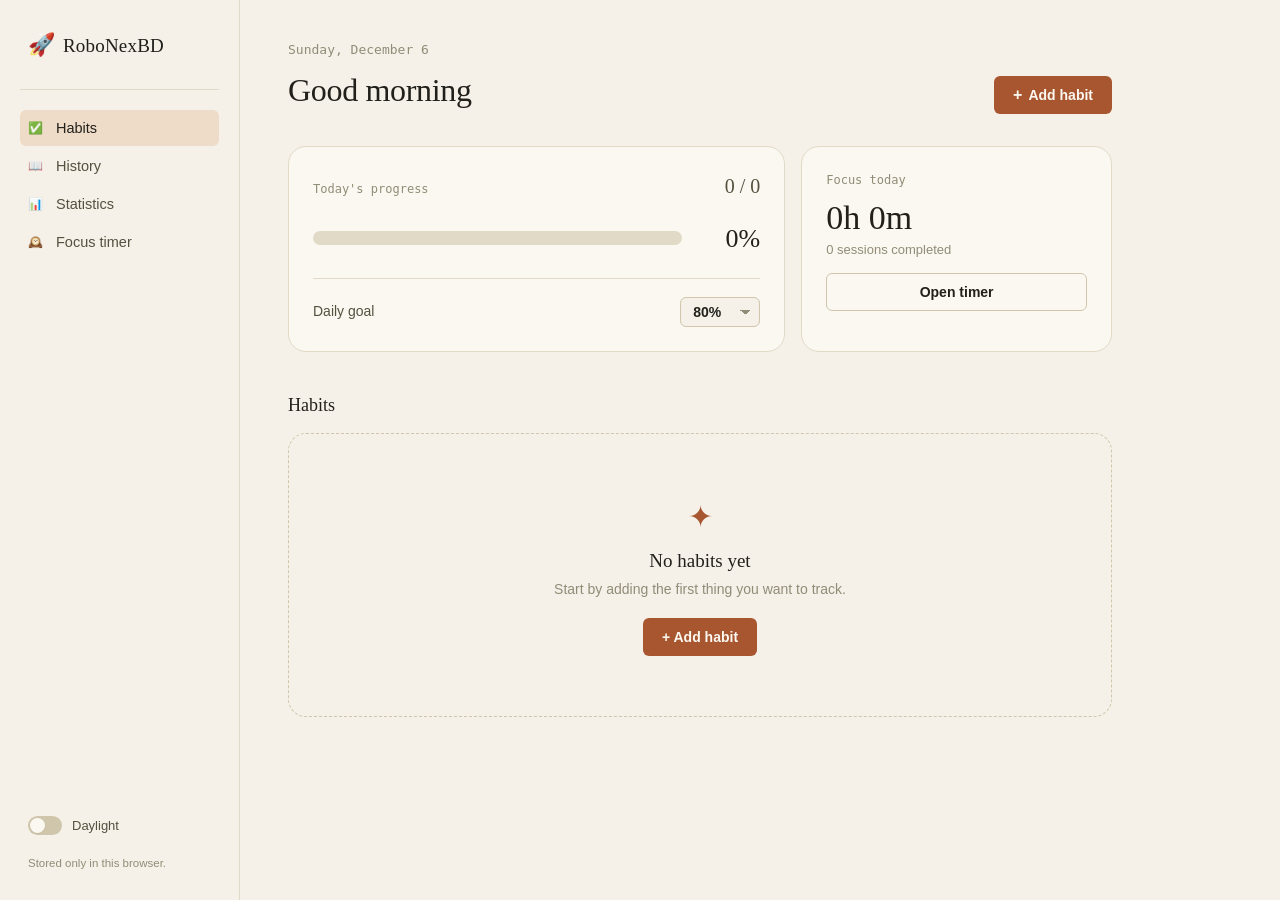
==== index.html @ d2cfa867 "Add files via upload" ====
<!DOCTYPE html>
<html lang="en">
<head>
<meta charset="UTF-8" />
<meta name="viewport" content="width=device-width, initial-scale=1.0" />
<title>RoboNexBD Habits &amp; Focus</title>
<link rel="icon" href="https://scontent.fdac24-1.fna.fbcdn.net/v/t39.30808-6/774350257_122093458389453689_5585532026661555087_n.jpg?stp=dst-jpg_tt6&cstp=mx1254x1254&ctp=s1254x1254&_nc_cat=109&ccb=1-7&_nc_sid=6ee11a&_nc_eui2=AeHbPru2DSiujVigWd8sXuWLCYtAFRPSy0MJi0AVE9LLQ6v8tsSBLmxpA6dHnLyklCoQTt2VcYuGBYPnLGTp2Cle&_nc_ohc=uJTHqUQLiMIQ7kNvwHrd8Br&_nc_oc=AdrNnAa9mmsDdTIqDRN9Rfq73elRdqsK8bxcxMWrbJGskvKfgllwznMFb1kWSXqe6ZI&_nc_zt=23&_nc_ht=scontent.fdac24-1.fna&_nc_gid=e8xZl5EMJleLg_pBgwyDiw&_nc_ss=7b2a8&oh=00_AQLg4mk2naGSvX0Rr8bOuo_bcJBG1YNgwrK33JqobjF9tg&oe=6AAAE407" />
<link rel="stylesheet" href="style.css" />
</head>
<body>

<!-- ============ APP SHELL ============ -->
<div class="shell">

  <!-- ---------- Sidebar / desktop nav ---------- -->
  <aside class="rail">
    <div class="rail-mark">
      <span class="rail-mark-glyph">🚀</span>
      <span class="rail-mark-text">RoboNexBD</span>
    </div>

    <nav class="rail-nav" aria-label="Primary">
      <button class="rail-link is-active" data-view="dashboard">
        <span class="rail-link-glyph">✅</span>
        <span>Habits</span>
      </button>
      <button class="rail-link" data-view="history">
        <span class="rail-link-glyph">📖</span>
        <span>History</span>
      </button>
      <button class="rail-link" data-view="stats">
        <span class="rail-link-glyph">📊</span>
        <span>Statistics</span>
      </button>
      <button class="rail-link" data-view="pomodoro">
        <span class="rail-link-glyph">🕰️</span>
        <span>Focus timer</span>
      </button>
    </nav>

    <div class="rail-foot">
      <button class="theme-toggle" id="themeToggle" aria-label="Toggle dark mode" title="Toggle theme">
        <span class="theme-toggle-track">
          <span class="theme-toggle-thumb"></span>
        </span>
        <span class="theme-toggle-label" id="themeToggleLabel">Daylight</span>
      </button>
      <p class="rail-note">Stored only in this browser.</p>
    </div>
  </aside>

  <!-- ---------- Main content ---------- -->
  <main class="stage">

    <!-- ============ DASHBOARD VIEW ============ -->
    <section class="view is-active" id="view-dashboard">

      <header class="stage-head">
        <div>
          <p class="stage-eyebrow" id="todayDate">Thursday, September 10</p>
          <h1 class="stage-title" id="greeting">Good morning</h1>
        </div>
        <button class="btn btn-primary" id="openAddHabit">
          <span class="btn-plus">+</span> Add habit
        </button>
      </header>

      <div class="dash-grid">

        <!-- Progress hero -->
        <div class="panel panel-hero">
          <div class="hero-top">
            <span class="panel-label">Today's progress</span>
            <span class="hero-fraction" id="progressFraction">0 / 0</span>
          </div>
          <div class="hero-bar-row">
            <div class="hero-bar-track">
              <div class="hero-bar-fill" id="progressBarFill" style="width:0%"></div>
            </div>
            <span class="hero-percent" id="progressPercent">0%</span>
          </div>

          <div class="hero-foot">
            <div class="goal-line">
              <span class="goal-line-label">Daily goal</span>
              <div class="goal-select-wrap">
                <select id="dailyGoalSelect" class="goal-select" aria-label="Daily goal percentage">
                  <option value="50">50%</option>
                  <option value="60">60%</option>
                  <option value="70">70%</option>
                  <option value="80" selected>80%</option>
                  <option value="90">90%</option>
                  <option value="100">100%</option>
                </select>
              </div>
            </div>
            <p class="goal-celebrate" id="goalCelebrate" hidden>Goal reached today — nicely done.</p>
          </div>
        </div>

        <!-- Focus summary -->
        <div class="panel panel-focus">
          <span class="panel-label">Focus today</span>
          <p class="focus-big" id="focusTodayBig">0h 0m</p>
          <p class="focus-sub" id="focusTodaySessions">0 sessions completed</p>
          <button class="btn btn-ghost btn-full" data-view="pomodoro">Open timer</button>
        </div>

      </div>

      <!-- Habit list -->
      <div class="section-head">
        <h2 class="section-title">Habits</h2>
        <span class="section-meta" id="habitCountMeta"></span>
      </div>

      <ul class="habit-list" id="habitList"></ul>

      <div class="empty-state" id="habitsEmpty" hidden>
        <p class="empty-glyph">✦</p>
        <p class="empty-title">No habits yet</p>
        <p class="empty-body">Start by adding the first thing you want to track.</p>
        <button class="btn btn-primary" id="emptyAddHabit">+ Add habit</button>
      </div>

    </section>

    <!-- ============ HISTORY VIEW ============ -->
    <section class="view" id="view-history">
      <header class="stage-head">
        <div>
          <p class="stage-eyebrow">Last 30 days</p>
          <h1 class="stage-title">History</h1>
        </div>
      </header>

      <div class="panel history-panel">
        <div class="history-legend">
          <span><i class="dot dot-complete"></i> Completed</span>
          <span><i class="dot dot-partial"></i> Partial</span>
          <span><i class="dot dot-missed"></i> Missed</span>
          <span><i class="dot dot-none"></i> No data</span>
        </div>
        <div class="history-grid" id="historyGrid"></div>
      </div>

      <div class="panel day-detail" id="dayDetail" hidden>
        <div class="day-detail-head">
          <h3 id="dayDetailTitle">—</h3>
          <span class="day-detail-pct" id="dayDetailPct">—</span>
        </div>
        <ul class="day-detail-list" id="dayDetailList"></ul>
      </div>
    </section>

    <!-- ============ STATISTICS VIEW ============ -->
    <section class="view" id="view-stats">
      <header class="stage-head">
        <div>
          <p class="stage-eyebrow">At a glance</p>
          <h1 class="stage-title">Statistics</h1>
        </div>
      </header>

      <div class="stat-grid">
        <div class="panel stat-card">
          <span class="panel-label">Today</span>
          <p class="stat-num" id="statToday">0%</p>
        </div>
        <div class="panel stat-card">
          <span class="panel-label">This week</span>
          <p class="stat-num" id="statWeek">0%</p>
        </div>
        <div class="panel stat-card">
          <span class="panel-label">This month</span>
          <p class="stat-num" id="statMonth">0%</p>
        </div>
        <div class="panel stat-card">
          <span class="panel-label">Best streak</span>
          <p class="stat-num" id="statBestStreak">0 <small>days</small></p>
        </div>
        <div class="panel stat-card">
          <span class="panel-label">Total completed</span>
          <p class="stat-num" id="statTotalCompleted">0</p>
        </div>
      </div>

      <div class="section-head">
        <h2 class="section-title">Focus timer</h2>
      </div>
      <div class="stat-grid">
        <div class="panel stat-card">
          <span class="panel-label">Sessions today</span>
          <p class="stat-num" id="pomoStatSessionsToday">0</p>
        </div>
        <div class="panel stat-card">
          <span class="panel-label">Focus time today</span>
          <p class="stat-num" id="pomoStatTimeToday">0h 0m</p>
        </div>
        <div class="panel stat-card">
          <span class="panel-label">Sessions this week</span>
          <p class="stat-num" id="pomoStatSessionsWeek">0</p>
        </div>
        <div class="panel stat-card">
          <span class="panel-label">Focus time this week</span>
          <p class="stat-num" id="pomoStatTimeWeek">0h 0m</p>
        </div>
      </div>
    </section>

    <!-- ============ POMODORO VIEW ============ -->
    <section class="view" id="view-pomodoro">
      <header class="stage-head">
        <div>
          <p class="stage-eyebrow">Deep work</p>
          <h1 class="stage-title">Focus timer</h1>
        </div>
        <button class="btn btn-ghost" id="openPomodoroSettings">Settings</button>
      </header>

      <div class="pomo-layout">

        <div class="panel pomo-panel">

          <div class="pomo-modes" id="pomoModes">
            <button class="pomo-mode is-active" data-mode="focus">Focus</button>
            <button class="pomo-mode" data-mode="short">Short break</button>
            <button class="pomo-mode" data-mode="long">Long break</button>
          </div>

          <div class="pomo-face">
            <svg class="pomo-ring" viewBox="0 0 220 220" width="260" height="260">
              <circle class="pomo-ring-track" cx="110" cy="110" r="100"></circle>
              <circle class="pomo-ring-fill" id="pomoRingFill" cx="110" cy="110" r="100"></circle>
            </svg>
            <div class="pomo-face-inner">
              <span class="pomo-time" id="pomoTime">25:00</span>
              <span class="pomo-mode-label" id="pomoModeLabel">Focus session</span>
            </div>
          </div>

          <div class="pomo-controls">
            <button class="pomo-btn pomo-btn-secondary" id="pomoReset" aria-label="Reset">↺</button>
            <button class="pomo-btn pomo-btn-primary" id="pomoStart">Start</button>
            <button class="pomo-btn pomo-btn-secondary" id="pomoSkip" aria-label="Skip">⇥</button>
          </div>

          <p class="pomo-toast" id="pomoToast" hidden></p>
        </div>

        <div class="panel pomo-side">
          <div class="pomo-side-block">
            <span class="panel-label">Focus on</span>
            <button class="pomo-habit-picker" id="pomoHabitPicker">
              <span id="pomoHabitPickerLabel">No habit selected</span>
              <span class="pomo-habit-picker-caret">⌄</span>
            </button>
            <ul class="pomo-habit-menu" id="pomoHabitMenu" hidden></ul>
          </div>

          <div class="pomo-side-block">
            <span class="panel-label">Sessions today</span>
            <div class="pomo-dots" id="pomoSessionDots"></div>
            <p class="pomo-side-meta"><span id="pomoSessionsTodayNum">0</span> completed · <span id="pomoFocusTodayNum">0h 0m</span></p>
          </div>

          <div class="pomo-side-block" id="pomoHabitTallyBlock" hidden>
            <span class="panel-label">Sessions on this habit</span>
            <p class="pomo-side-big" id="pomoHabitTallyNum">0</p>
          </div>
        </div>

      </div>
    </section>

  </main>
</div>

<!-- ---------- Mobile bottom nav ---------- -->
<nav class="tabbar" aria-label="Primary">
  <button class="tabbar-link is-active" data-view="dashboard">
    <span class="tabbar-glyph">Ⅰ</span><span>Today</span>
  </button>
  <button class="tabbar-link" data-view="history">
    <span class="tabbar-glyph">Ⅱ</span><span>History</span>
  </button>
  <button class="tabbar-link" data-view="stats">
    <span class="tabbar-glyph">Ⅲ</span><span>Stats</span>
  </button>
  <button class="tabbar-link" data-view="pomodoro">
    <span class="tabbar-glyph">Ⅳ</span><span>Focus</span>
  </button>
</nav>


<!-- ============ ADD / EDIT HABIT MODAL ============ -->
<div class="modal-veil" id="habitModalVeil" hidden>
  <div class="modal" role="dialog" aria-modal="true" aria-labelledby="habitModalTitle">
    <div class="modal-head">
      <h2 id="habitModalTitle">Add habit</h2>
      <button class="modal-close" id="closeHabitModal" aria-label="Close">✕</button>
    </div>

    <form id="habitForm">
      <label class="field">
        <span class="field-label">Habit name</span>
        <input type="text" id="habitNameInput" class="field-input" placeholder="Study 2 hours" maxlength="40" required />
      </label>

      <div class="field">
        <span class="field-label">Icon</span>
        <div class="emoji-grid" id="emojiGrid"></div>
      </div>

      <div class="field">
        <span class="field-label">Accent colour <span class="field-optional">(optional)</span></span>
        <div class="color-grid" id="colorGrid"></div>
      </div>

      <div class="modal-actions">
        <button type="button" class="btn btn-ghost" id="cancelHabitModal">Cancel</button>
        <button type="submit" class="btn btn-primary">Save habit</button>
      </div>
    </form>
  </div>
</div>

<!-- ============ DELETE CONFIRM MODAL ============ -->
<div class="modal-veil" id="deleteModalVeil" hidden>
  <div class="modal modal-small" role="dialog" aria-modal="true" aria-labelledby="deleteModalTitle">
    <h2 id="deleteModalTitle">Delete this habit?</h2>
    <p class="modal-body-text">Its history will be removed too. This can't be undone.</p>
    <div class="modal-actions">
      <button type="button" class="btn btn-ghost" id="cancelDelete">Cancel</button>
      <button type="button" class="btn btn-danger" id="confirmDelete">Delete</button>
    </div>
  </div>
</div>

<!-- ============ POMODORO SETTINGS MODAL ============ -->
<div class="modal-veil" id="pomoSettingsVeil" hidden>
  <div class="modal" role="dialog" aria-modal="true" aria-labelledby="pomoSettingsTitle">
    <div class="modal-head">
      <h2 id="pomoSettingsTitle">Timer settings</h2>
      <button class="modal-close" id="closePomoSettings" aria-label="Close">✕</button>
    </div>

    <form id="pomoSettingsForm">
      <div class="field-row">
        <label class="field">
          <span class="field-label">Focus (minutes)</span>
          <input type="number" id="settingFocus" class="field-input" min="1" max="180" required />
        </label>
        <label class="field">
          <span class="field-label">Short break</span>
          <input type="number" id="settingShort" class="field-input" min="1" max="60" required />
        </label>
      </div>
      <div class="field-row">
        <label class="field">
          <span class="field-label">Long break</span>
          <input type="number" id="settingLong" class="field-input" min="1" max="90" required />
        </label>
        <label class="field">
          <span class="field-label">Sessions before long break</span>
          <input type="number" id="settingCycle" class="field-input" min="2" max="8" required />
        </label>
      </div>

      <label class="switch-row">
        <span class="field-label">Sound on completion</span>
        <span class="switch">
          <input type="checkbox" id="settingSound" checked />
          <span class="switch-track"><span class="switch-thumb"></span></span>
        </span>
      </label>

      <div class="modal-actions">
        <button type="button" class="btn btn-ghost" id="cancelPomoSettings">Cancel</button>
        <button type="submit" class="btn btn-primary">Save settings</button>
      </div>
    </form>
  </div>
</div>

<div class="toast" id="globalToast" hidden></div>

<script src="script.js"></script>
</body>
</html>
---- style.css ----
/* ==========================================================================
   ALMANAC — a quiet daily-planner aesthetic.
   Warm parchment paper by day, deep indigo ledger by night.
   One accent colour does the work; everything else stays quiet.
   ========================================================================== */

:root{
  /* ---- Light theme: "paper" ---- */
  --paper:        #F5F1E8;
  --paper-raised: #FBF8F1;
  --ink:          #22201B;
  --ink-soft:     #55503F;
  --ink-faint:    #918C77;
  --line:         #E1DAC7;
  --line-strong:  #CFC6AC;
  --accent:       #A8562F;   /* burnt sienna — the one bold colour */
  --accent-ink:   #FBF8F1;
  --accent-soft:  #EFDCC8;
  --good:         #5B7553;
  --warn:         #C08A2E;
  --bad:          #B0553F;

  --shadow-1: 0 1px 2px rgba(34,32,27,0.05);
  --shadow-2: 0 6px 20px -6px rgba(34,32,27,0.14);

  --radius-s: 6px;
  --radius-m: 12px;
  --radius-l: 18px;

  /* System-font stacks only — no network requests, no CDN dependency.
     Serif display leans on whatever high-quality serif the OS ships
     (Georgia/Iowan/Charter-family), sans body on the OS UI font. */
  --font-display: Georgia, 'Iowan Old Style', 'Palatino Linotype', 'URW Palladio L', Palatino, serif;
  --font-body: -apple-system, BlinkMacSystemFont, 'Segoe UI', Roboto, Helvetica, Arial, sans-serif;
  --font-mono: ui-monospace, 'SF Mono', 'Cascadia Code', 'Roboto Mono', Consolas, monospace;

  color-scheme: light;
}

html[data-theme="dark"]{
  /* ---- Dark theme: "ledger" ---- */
  --paper:        #17181C;
  --paper-raised: #1E2025;
  --ink:          #ECE7DA;
  --ink-soft:     #B3AD9B;
  --ink-faint:    #706A5A;
  --line:         #2B2D33;
  --line-strong:  #383B42;
  --accent:       #E08A54;
  --accent-ink:   #17181C;
  --accent-soft:  #3A2C22;
  --good:         #8CAB80;
  --warn:         #DBAD5C;
  --bad:          #E0846C;

  --shadow-1: 0 1px 2px rgba(0,0,0,0.3);
  --shadow-2: 0 10px 30px -8px rgba(0,0,0,0.55);

  color-scheme: dark;
}

*, *::before, *::after{ box-sizing: border-box; }

/* The [hidden] attribute must always win over component display rules
   (e.g. .modal-veil{display:flex}), otherwise hidden elements stay in
   the layout and can intercept clicks. */
[hidden]{ display: none !important; }

@media (prefers-reduced-motion: reduce){
  *, *::before, *::after{
    animation-duration: 0.001ms !important;
    animation-iteration-count: 1 !important;
    transition-duration: 0.001ms !important;
    scroll-behavior: auto !important;
  }
}

html, body{
  height: 100%;
}

body{
  margin: 0;
  background: var(--paper);
  color: var(--ink);
  font-family: var(--font-body);
  font-size: 15px;
  line-height: 1.5;
  -webkit-font-smoothing: antialiased;
  transition: background-color 0.25s ease, color 0.25s ease;
}

::selection{ background: var(--accent-soft); color: var(--ink); }

button, input, select{ font-family: inherit; color: inherit; }
button{ cursor: pointer; }

:focus-visible{
  outline: 2px solid var(--accent);
  outline-offset: 2px;
  border-radius: 4px;
}

h1, h2, h3{ margin: 0; font-family: var(--font-display); font-weight: 500; }

/* ==========================================================================
   SHELL LAYOUT
   ========================================================================== */

.shell{
  display: grid;
  grid-template-columns: 240px 1fr;
  min-height: 100vh;
}

.rail{
  border-right: 1px solid var(--line);
  padding: 28px 20px;
  display: flex;
  flex-direction: column;
  position: sticky;
  top: 0;
  height: 100vh;
}

.rail-mark{
  display: flex;
  align-items: baseline;
  gap: 8px;
  padding: 0 8px 28px;
  margin-bottom: 8px;
  border-bottom: 1px solid var(--line);
}
.rail-mark-glyph{
  font-family: var(--font-display);
  font-size: 22px;
  color: var(--accent);
}
.rail-mark-text{
  font-family: var(--font-display);
  font-size: 19px;
  font-weight: 500;
  letter-spacing: 0.01em;
}

.rail-nav{
  display: flex;
  flex-direction: column;
  gap: 2px;
  margin-top: 12px;
}

.rail-link{
  display: flex;
  align-items: center;
  gap: 12px;
  background: none;
  border: none;
  text-align: left;
  padding: 10px 8px;
  border-radius: var(--radius-s);
  color: var(--ink-soft);
  font-size: 14.5px;
  font-weight: 500;
  transition: background-color 0.15s ease, color 0.15s ease;
}
.rail-link-glyph{
  font-family: var(--font-mono);
  font-size: 12px;
  color: var(--ink-faint);
  width: 16px;
  transition: color 0.15s ease;
}
.rail-link:hover{ background: var(--paper-raised); color: var(--ink); }
.rail-link.is-active{ background: var(--accent-soft); color: var(--ink); }
.rail-link.is-active .rail-link-glyph{ color: var(--accent); }

.rail-foot{
  margin-top: auto;
  display: flex;
  flex-direction: column;
  gap: 12px;
}

.theme-toggle{
  display: flex;
  align-items: center;
  gap: 10px;
  background: none;
  border: none;
  padding: 8px;
  border-radius: var(--radius-s);
  width: 100%;
}
.theme-toggle:hover{ background: var(--paper-raised); }
.theme-toggle-track{
  width: 34px; height: 19px;
  border-radius: 999px;
  background: var(--line-strong);
  position: relative;
  flex-shrink: 0;
  transition: background-color 0.2s ease;
}
.theme-toggle-thumb{
  position: absolute;
  top: 2px; left: 2px;
  width: 15px; height: 15px;
  border-radius: 50%;
  background: var(--paper-raised);
  box-shadow: var(--shadow-1);
  transition: transform 0.2s ease;
}
html[data-theme="dark"] .theme-toggle-track{ background: var(--accent); }
html[data-theme="dark"] .theme-toggle-thumb{ transform: translateX(15px); }
.theme-toggle-label{ font-size: 13px; color: var(--ink-soft); }

.rail-note{
  font-size: 11.5px;
  color: var(--ink-faint);
  padding: 0 8px;
  margin: 0;
}

.stage{
  padding: 40px 48px 100px;
  max-width: 920px;
}

/* ==========================================================================
   VIEW SWITCHING
   ========================================================================== */

.view{ display: none; animation: view-in 0.35s ease; }
.view.is-active{ display: block; }

@keyframes view-in{
  from{ opacity: 0; transform: translateY(6px); }
  to{ opacity: 1; transform: translateY(0); }
}

.stage-head{
  display: flex;
  align-items: flex-end;
  justify-content: space-between;
  gap: 20px;
  margin-bottom: 32px;
}

.stage-eyebrow{
  margin: 0 0 6px;
  font-size: 13px;
  color: var(--ink-faint);
  font-family: var(--font-mono);
}

.stage-title{
  font-size: 32px;
  letter-spacing: -0.01em;
}

/* ==========================================================================
   BUTTONS
   ========================================================================== */

.btn{
  border: 1px solid transparent;
  border-radius: var(--radius-s);
  padding: 10px 18px;
  font-size: 14px;
  font-weight: 600;
  display: inline-flex;
  align-items: center;
  gap: 6px;
  transition: transform 0.12s ease, background-color 0.15s ease, border-color 0.15s ease;
  white-space: nowrap;
}
.btn:active{ transform: scale(0.97); }

.btn-primary{
  background: var(--accent);
  color: var(--accent-ink);
}
.btn-primary:hover{ filter: brightness(1.06); }
.btn-plus{ font-size: 16px; line-height: 1; }

.btn-ghost{
  background: transparent;
  border-color: var(--line-strong);
  color: var(--ink);
}
.btn-ghost:hover{ background: var(--paper-raised); }

.btn-danger{
  background: var(--bad);
  color: #FBF8F1;
}
.btn-danger:hover{ filter: brightness(1.08); }

.btn-full{ width: 100%; justify-content: center; margin-top: 14px; }

/* ==========================================================================
   PANELS
   ========================================================================== */

.panel{
  background: var(--paper-raised);
  border: 1px solid var(--line);
  border-radius: var(--radius-l);
  padding: 24px;
}

.panel-label{
  display: block;
  font-size: 12px;
  font-family: var(--font-mono);
  color: var(--ink-faint);
  margin-bottom: 10px;
}

/* ==========================================================================
   DASHBOARD — hero progress + focus summary
   ========================================================================== */

.dash-grid{
  display: grid;
  grid-template-columns: 1.6fr 1fr;
  gap: 16px;
  margin-bottom: 40px;
}

.panel-hero{ display: flex; flex-direction: column; }

.hero-top{
  display: flex;
  align-items: baseline;
  justify-content: space-between;
  margin-bottom: 18px;
}
.hero-top .panel-label{ margin: 0; }
.hero-fraction{
  font-family: var(--font-display);
  font-size: 20px;
  color: var(--ink-soft);
}

.hero-bar-row{
  display: flex;
  align-items: center;
  gap: 14px;
}

.hero-bar-track{
  flex: 1;
  height: 14px;
  border-radius: 999px;
  background: var(--line);
  overflow: hidden;
}
.hero-bar-fill{
  height: 100%;
  border-radius: 999px;
  background: var(--accent);
  width: 0%;
  transition: width 0.6s cubic-bezier(0.22, 1, 0.36, 1);
}
.hero-percent{
  font-family: var(--font-display);
  font-size: 26px;
  min-width: 64px;
  text-align: right;
}

.hero-foot{
  margin-top: 20px;
  padding-top: 18px;
  border-top: 1px solid var(--line);
}

.goal-line{
  display: flex;
  align-items: center;
  justify-content: space-between;
}
.goal-line-label{ font-size: 14px; color: var(--ink-soft); font-weight: 500; }

.goal-select-wrap{ position: relative; }
.goal-select{
  appearance: none;
  background: var(--paper);
  border: 1px solid var(--line-strong);
  border-radius: var(--radius-s);
  padding: 6px 30px 6px 12px;
  font-size: 14px;
  font-weight: 600;
  color: var(--ink);
  background-image: linear-gradient(45deg, transparent 50%, var(--ink-faint) 50%), linear-gradient(135deg, var(--ink-faint) 50%, transparent 50%);
  background-position: calc(100% - 14px) 55%, calc(100% - 9px) 55%;
  background-size: 5px 5px, 5px 5px;
  background-repeat: no-repeat;
}

.goal-celebrate{
  margin: 12px 0 0;
  font-size: 13.5px;
  color: var(--good);
  font-weight: 500;
  animation: celebrate-in 0.4s ease;
}
@keyframes celebrate-in{
  from{ opacity: 0; transform: translateY(4px); }
  to{ opacity: 1; transform: translateY(0); }
}

.panel-focus{ display: flex; flex-direction: column; }
.focus-big{
  font-family: var(--font-display);
  font-size: 34px;
  margin: 0;
  line-height: 1.1;
}
.focus-sub{
  margin: 4px 0 0;
  font-size: 13px;
  color: var(--ink-faint);
}

/* ==========================================================================
   SECTION HEADERS
   ========================================================================== */

.section-head{
  display: flex;
  align-items: baseline;
  justify-content: space-between;
  margin: 0 0 14px;
}
.section-title{ font-size: 18px; }
.section-meta{ font-size: 13px; color: var(--ink-faint); font-family: var(--font-mono); }

/* ==========================================================================
   HABIT LIST
   ========================================================================== */

.habit-list{
  list-style: none;
  margin: 0;
  padding: 0;
  display: flex;
  flex-direction: column;
  gap: 10px;
}

.habit-card{
  display: flex;
  align-items: center;
  gap: 14px;
  background: var(--paper-raised);
  border: 1px solid var(--line);
  border-radius: var(--radius-m);
  padding: 14px 16px;
  transition: border-color 0.15s ease, background-color 0.4s ease;
  position: relative;
}

.habit-card.is-done{
  background: color-mix(in srgb, var(--habit-accent, var(--accent)) 8%, var(--paper-raised));
  border-color: color-mix(in srgb, var(--habit-accent, var(--accent)) 30%, var(--line));
}

.habit-check{
  flex-shrink: 0;
  width: 26px; height: 26px;
  border-radius: 50%;
  border: 1.5px solid var(--line-strong);
  background: var(--paper);
  display: flex;
  align-items: center;
  justify-content: center;
  transition: transform 0.15s ease, background-color 0.2s ease, border-color 0.2s ease;
}
.habit-check:active{ transform: scale(0.88); }
.habit-check svg{
  width: 13px; height: 13px;
  opacity: 0;
  transform: scale(0.5);
  transition: opacity 0.15s ease, transform 0.15s ease;
}
.habit-card.is-done .habit-check{
  background: var(--habit-accent, var(--accent));
  border-color: var(--habit-accent, var(--accent));
}
.habit-card.is-done .habit-check svg{ opacity: 1; transform: scale(1); }
.habit-card.is-done .habit-check svg path{ stroke: var(--accent-ink); }

.habit-check.pulse{ animation: check-pulse 0.35s ease; }
@keyframes check-pulse{
  0%{ transform: scale(1); }
  40%{ transform: scale(1.18); }
  100%{ transform: scale(1); }
}

.habit-icon{
  width: 38px; height: 38px;
  border-radius: 10px;
  background: var(--paper);
  border: 1px solid var(--line);
  display: flex;
  align-items: center;
  justify-content: center;
  font-size: 18px;
  flex-shrink: 0;
}

.habit-main{ flex: 1; min-width: 0; }
.habit-name{
  font-size: 14.5px;
  font-weight: 600;
  margin: 0 0 2px;
  white-space: nowrap;
  overflow: hidden;
  text-overflow: ellipsis;
}
.habit-meta{
  display: flex;
  align-items: center;
  gap: 10px;
  font-size: 12.5px;
  color: var(--ink-faint);
}
.habit-streak{ display: inline-flex; align-items: center; gap: 3px; }
.habit-streak-flame{ color: var(--warn); }

.habit-actions{
  display: flex;
  align-items: center;
  gap: 4px;
  flex-shrink: 0;
}
.habit-action-btn{
  width: 30px; height: 30px;
  border-radius: var(--radius-s);
  background: transparent;
  border: none;
  color: var(--ink-faint);
  display: flex;
  align-items: center;
  justify-content: center;
  font-size: 14px;
  transition: background-color 0.15s ease, color 0.15s ease;
}
.habit-action-btn:hover{ background: var(--paper); color: var(--ink); }
.habit-action-btn.danger:hover{ color: var(--bad); }

/* ==========================================================================
   EMPTY STATES
   ========================================================================== */

.empty-state{
  text-align: center;
  padding: 60px 20px;
  border: 1px dashed var(--line-strong);
  border-radius: var(--radius-l);
}
.empty-glyph{ font-size: 30px; margin: 0 0 8px; color: var(--accent); }
.empty-title{
  font-family: var(--font-display);
  font-size: 19px;
  margin: 0 0 4px;
}
.empty-body{
  margin: 0 0 18px;
  color: var(--ink-faint);
  font-size: 14px;
}

/* ==========================================================================
   HISTORY VIEW
   ========================================================================== */

.history-panel{ margin-bottom: 20px; }

.history-legend{
  display: flex;
  flex-wrap: wrap;
  gap: 18px;
  margin-bottom: 20px;
  font-size: 12.5px;
  color: var(--ink-soft);
}
.history-legend span{ display: inline-flex; align-items: center; gap: 6px; }

.dot{
  width: 9px; height: 9px;
  border-radius: 50%;
  display: inline-block;
}
.dot-complete{ background: var(--good); }
.dot-partial{ background: var(--warn); }
.dot-missed{ background: var(--bad); }
.dot-none{ background: var(--line-strong); }

.history-grid{
  display: grid;
  grid-template-columns: repeat(10, 1fr);
  gap: 6px;
}

.history-cell{
  aspect-ratio: 1;
  border-radius: 7px;
  border: 1px solid var(--line);
  display: flex;
  align-items: center;
  justify-content: center;
  font-size: 11px;
  color: var(--ink-faint);
  font-family: var(--font-mono);
  transition: transform 0.12s ease, border-color 0.12s ease;
  background: var(--paper);
}
.history-cell:hover{ transform: scale(1.08); border-color: var(--ink-faint); }
.history-cell.is-selected{ outline: 2px solid var(--accent); outline-offset: 1px; }

.history-cell[data-status="complete"]{ background: color-mix(in srgb, var(--good) 22%, var(--paper)); color: var(--ink); }
.history-cell[data-status="partial"]{ background: color-mix(in srgb, var(--warn) 22%, var(--paper)); color: var(--ink); }
.history-cell[data-status="missed"]{ background: color-mix(in srgb, var(--bad) 18%, var(--paper)); color: var(--ink); }
.history-cell[data-status="none"]{ color: var(--ink-faint); }

.day-detail{ animation: view-in 0.25s ease; }
.day-detail-head{
  display: flex;
  align-items: baseline;
  justify-content: space-between;
  margin-bottom: 14px;
}
.day-detail-head h3{ font-size: 18px; }
.day-detail-pct{ font-family: var(--font-mono); font-size: 13px; color: var(--ink-faint); }

.day-detail-list{
  list-style: none;
  margin: 0; padding: 0;
  display: flex;
  flex-direction: column;
  gap: 8px;
}
.day-detail-list li{
  display: flex;
  align-items: center;
  gap: 10px;
  font-size: 14px;
  padding: 8px 0;
  border-bottom: 1px solid var(--line);
}
.day-detail-list li:last-child{ border-bottom: none; }
.day-detail-list .di-mark{ width: 16px; text-align: center; }
.day-detail-list .di-mark.yes{ color: var(--good); }
.day-detail-list .di-mark.no{ color: var(--bad); }

/* ==========================================================================
   STATISTICS
   ========================================================================== */

.stat-grid{
  display: grid;
  grid-template-columns: repeat(auto-fit, minmax(160px, 1fr));
  gap: 14px;
  margin-bottom: 32px;
}
.stat-card{ padding: 20px; }
.stat-num{
  font-family: var(--font-display);
  font-size: 28px;
  margin: 0;
}
.stat-num small{ font-size: 15px; color: var(--ink-faint); font-family: var(--font-body); }

/* ==========================================================================
   POMODORO
   ========================================================================== */

.pomo-layout{
  display: grid;
  grid-template-columns: 1.3fr 1fr;
  gap: 16px;
  align-items: start;
}

.pomo-panel{
  display: flex;
  flex-direction: column;
  align-items: center;
  padding: 40px 24px;
}

.pomo-modes{
  display: flex;
  gap: 4px;
  background: var(--paper);
  border: 1px solid var(--line);
  border-radius: 999px;
  padding: 4px;
  margin-bottom: 32px;
}
.pomo-mode{
  border: none;
  background: transparent;
  padding: 8px 16px;
  border-radius: 999px;
  font-size: 13px;
  font-weight: 600;
  color: var(--ink-faint);
  transition: background-color 0.15s ease, color 0.15s ease;
}
.pomo-mode.is-active{ background: var(--accent); color: var(--accent-ink); }

.pomo-face{
  position: relative;
  width: 260px; height: 260px;
  display: flex;
  align-items: center;
  justify-content: center;
  margin-bottom: 32px;
}
.pomo-ring{ position: absolute; inset: 0; transform: rotate(-90deg); }
.pomo-ring-track{
  fill: none;
  stroke: var(--line);
  stroke-width: 8;
}
.pomo-ring-fill{
  fill: none;
  stroke: var(--accent);
  stroke-width: 8;
  stroke-linecap: round;
  stroke-dasharray: 628.3;
  stroke-dashoffset: 0;
  transition: stroke-dashoffset 1s linear;
}
.pomo-face-inner{
  position: relative;
  display: flex;
  flex-direction: column;
  align-items: center;
  gap: 6px;
}
.pomo-time{
  font-family: var(--font-display);
  font-size: 52px;
  font-variant-numeric: tabular-nums;
  letter-spacing: -0.01em;
}
.pomo-mode-label{
  font-size: 13px;
  color: var(--ink-faint);
  font-family: var(--font-mono);
}

.pomo-controls{
  display: flex;
  align-items: center;
  gap: 16px;
}
.pomo-btn{
  border: none;
  border-radius: 999px;
  transition: transform 0.12s ease, filter 0.15s ease;
}
.pomo-btn:active{ transform: scale(0.94); }
.pomo-btn-primary{
  background: var(--accent);
  color: var(--accent-ink);
  padding: 14px 40px;
  font-size: 15px;
  font-weight: 700;
}
.pomo-btn-primary:hover{ filter: brightness(1.06); }
.pomo-btn-secondary{
  width: 44px; height: 44px;
  background: var(--paper);
  border: 1px solid var(--line-strong);
  color: var(--ink-soft);
  font-size: 16px;
}
.pomo-btn-secondary:hover{ background: var(--paper-raised); color: var(--ink); }

.pomo-toast{
  margin: 20px 0 0;
  font-size: 13.5px;
  color: var(--good);
  font-weight: 500;
  animation: celebrate-in 0.4s ease;
}

.pomo-side{ display: flex; flex-direction: column; gap: 24px; }
.pomo-side-block{ position: relative; }
.pomo-side-block + .pomo-side-block{ padding-top: 24px; border-top: 1px solid var(--line); }

.pomo-habit-picker{
  width: 100%;
  display: flex;
  align-items: center;
  justify-content: space-between;
  background: var(--paper);
  border: 1px solid var(--line-strong);
  border-radius: var(--radius-s);
  padding: 10px 14px;
  font-size: 14px;
  font-weight: 500;
  text-align: left;
}
.pomo-habit-picker:hover{ background: var(--paper-raised); }
.pomo-habit-picker-caret{ color: var(--ink-faint); }

.pomo-habit-menu{
  list-style: none;
  margin: 8px 0 0;
  padding: 6px;
  background: var(--paper-raised);
  border: 1px solid var(--line);
  border-radius: var(--radius-m);
  box-shadow: var(--shadow-2);
  position: absolute;
  left: 0; right: 0;
  z-index: 10;
  max-height: 220px;
  overflow-y: auto;
}
.pomo-habit-menu li button{
  width: 100%;
  text-align: left;
  background: none;
  border: none;
  padding: 9px 10px;
  border-radius: var(--radius-s);
  font-size: 13.5px;
  display: flex;
  align-items: center;
  gap: 8px;
}
.pomo-habit-menu li button:hover{ background: var(--paper); }

.pomo-dots{
  display: flex;
  gap: 7px;
  margin-bottom: 10px;
}
.pomo-dot{
  width: 12px; height: 12px;
  border-radius: 50%;
  background: var(--line);
  border: 1px solid var(--line-strong);
}
.pomo-dot.is-filled{ background: var(--accent); border-color: var(--accent); }

.pomo-side-meta{ margin: 0; font-size: 13px; color: var(--ink-faint); }
.pomo-side-big{
  font-family: var(--font-display);
  font-size: 30px;
  margin: 0;
}

/* ==========================================================================
   MODALS
   ========================================================================== */

.modal-veil{
  position: fixed; inset: 0;
  background: rgba(20, 18, 14, 0.45);
  backdrop-filter: blur(2px);
  display: flex;
  align-items: center;
  justify-content: center;
  padding: 20px;
  z-index: 100;
  animation: veil-in 0.2s ease;
}
@keyframes veil-in{ from{ opacity: 0; } to{ opacity: 1; } }

.modal{
  background: var(--paper-raised);
  border: 1px solid var(--line);
  border-radius: var(--radius-l);
  padding: 28px;
  width: 100%;
  max-width: 420px;
  box-shadow: var(--shadow-2);
  animation: modal-in 0.25s cubic-bezier(0.22, 1, 0.36, 1);
  max-height: 90vh;
  overflow-y: auto;
}
@keyframes modal-in{
  from{ opacity: 0; transform: translateY(10px) scale(0.98); }
  to{ opacity: 1; transform: translateY(0) scale(1); }
}
.modal-small{ max-width: 360px; }

.modal-head{
  display: flex;
  align-items: center;
  justify-content: space-between;
  margin-bottom: 20px;
}
.modal-head h2{ font-size: 20px; }
.modal-close{
  width: 30px; height: 30px;
  border-radius: 50%;
  background: none;
  border: none;
  color: var(--ink-faint);
  font-size: 14px;
}
.modal-close:hover{ background: var(--paper); color: var(--ink); }

.modal-body-text{ color: var(--ink-soft); font-size: 14px; margin: 0 0 22px; }

.field{ display: block; margin-bottom: 18px; }
.field-row{ display: grid; grid-template-columns: 1fr 1fr; gap: 14px; }
.field-label{
  display: block;
  font-size: 13px;
  font-weight: 600;
  margin-bottom: 8px;
}
.field-optional{ font-weight: 400; color: var(--ink-faint); }
.field-input{
  width: 100%;
  background: var(--paper);
  border: 1px solid var(--line-strong);
  border-radius: var(--radius-s);
  padding: 10px 12px;
  font-size: 14px;
}
.field-input:focus{ border-color: var(--accent); }

.emoji-grid{
  display: grid;
  grid-template-columns: repeat(5, 1fr);
  gap: 8px;
}
.emoji-opt{
  aspect-ratio: 1;
  border-radius: var(--radius-s);
  border: 1.5px solid var(--line);
  background: var(--paper);
  font-size: 18px;
  display: flex;
  align-items: center;
  justify-content: center;
  transition: border-color 0.15s ease, background-color 0.15s ease;
}
.emoji-opt:hover{ background: var(--paper-raised); }
.emoji-opt.is-selected{ border-color: var(--accent); background: var(--accent-soft); }

.color-grid{ display: flex; gap: 10px; flex-wrap: wrap; }
.color-opt{
  width: 30px; height: 30px;
  border-radius: 50%;
  border: 2px solid transparent;
  position: relative;
}
.color-opt.is-selected{ border-color: var(--ink); }
.color-opt.is-selected::after{
  content: '';
  position: absolute; inset: -4px;
  border-radius: 50%;
  border: 1px solid var(--ink-faint);
}

.switch-row{
  display: flex;
  align-items: center;
  justify-content: space-between;
  margin-bottom: 22px;
}
.switch{ position: relative; display: inline-block; }
.switch input{ position: absolute; opacity: 0; width: 100%; height: 100%; margin: 0; cursor: pointer; }
.switch-track{
  display: block;
  width: 38px; height: 22px;
  border-radius: 999px;
  background: var(--line-strong);
  position: relative;
  transition: background-color 0.2s ease;
}
.switch-thumb{
  position: absolute;
  top: 2px; left: 2px;
  width: 18px; height: 18px;
  border-radius: 50%;
  background: var(--paper-raised);
  box-shadow: var(--shadow-1);
  transition: transform 0.2s ease;
}
.switch input:checked + .switch-track{ background: var(--accent); }
.switch input:checked + .switch-track .switch-thumb{ transform: translateX(16px); }

.modal-actions{
  display: flex;
  justify-content: flex-end;
  gap: 10px;
  margin-top: 4px;
}

/* ==========================================================================
   TOASTS
   ========================================================================== */

.toast{
  position: fixed;
  bottom: 28px;
  left: 50%;
  transform: translateX(-50%);
  background: var(--ink);
  color: var(--paper);
  padding: 12px 20px;
  border-radius: 999px;
  font-size: 13.5px;
  font-weight: 500;
  box-shadow: var(--shadow-2);
  z-index: 200;
  animation: toast-in 0.3s cubic-bezier(0.22, 1, 0.36, 1);
}
@keyframes toast-in{
  from{ opacity: 0; transform: translate(-50%, 10px); }
  to{ opacity: 1; transform: translate(-50%, 0); }
}
html[data-theme="dark"] .toast{ background: var(--accent); color: var(--accent-ink); }

/* ==========================================================================
   MOBILE BOTTOM NAV (hidden on desktop)
   ========================================================================== */

.tabbar{
  display: none;
}

/* ==========================================================================
   RESPONSIVE
   ========================================================================== */

@media (max-width: 900px){
  .shell{ grid-template-columns: 1fr; }
  .rail{ display: none; }

  .stage{
    padding: 24px 18px 90px;
    max-width: 100%;
  }

  .dash-grid{ grid-template-columns: 1fr; }
  .pomo-layout{ grid-template-columns: 1fr; }
  .field-row{ grid-template-columns: 1fr; }
  .stat-grid{ grid-template-columns: repeat(2, 1fr); }

  .stage-title{ font-size: 26px; }

  .history-grid{ grid-template-columns: repeat(6, 1fr); }

  .tabbar{
    display: flex;
    position: fixed;
    bottom: 0; left: 0; right: 0;
    background: var(--paper-raised);
    border-top: 1px solid var(--line);
    padding: 8px 6px calc(8px + env(safe-area-inset-bottom));
    z-index: 50;
  }
  .tabbar-link{
    flex: 1;
    display: flex;
    flex-direction: column;
    align-items: center;
    gap: 3px;
    background: none;
    border: none;
    padding: 6px 4px;
    color: var(--ink-faint);
    font-size: 10.5px;
    font-weight: 600;
    border-radius: var(--radius-s);
    min-height: 44px;
    justify-content: center;
  }
  .tabbar-link.is-active{ color: var(--accent); }
  .tabbar-glyph{ font-family: var(--font-mono); font-size: 13px; }

  .pomo-face{ width: 220px; height: 220px; }
  .pomo-ring{ width: 220px; height: 220px; }
  .pomo-time{ font-size: 42px; }
}

@media (max-width: 480px){
  .stat-grid{ grid-template-columns: 1fr 1fr; }
  .history-grid{ grid-template-columns: repeat(5, 1fr); }
  .habit-actions{ gap: 0; }
}
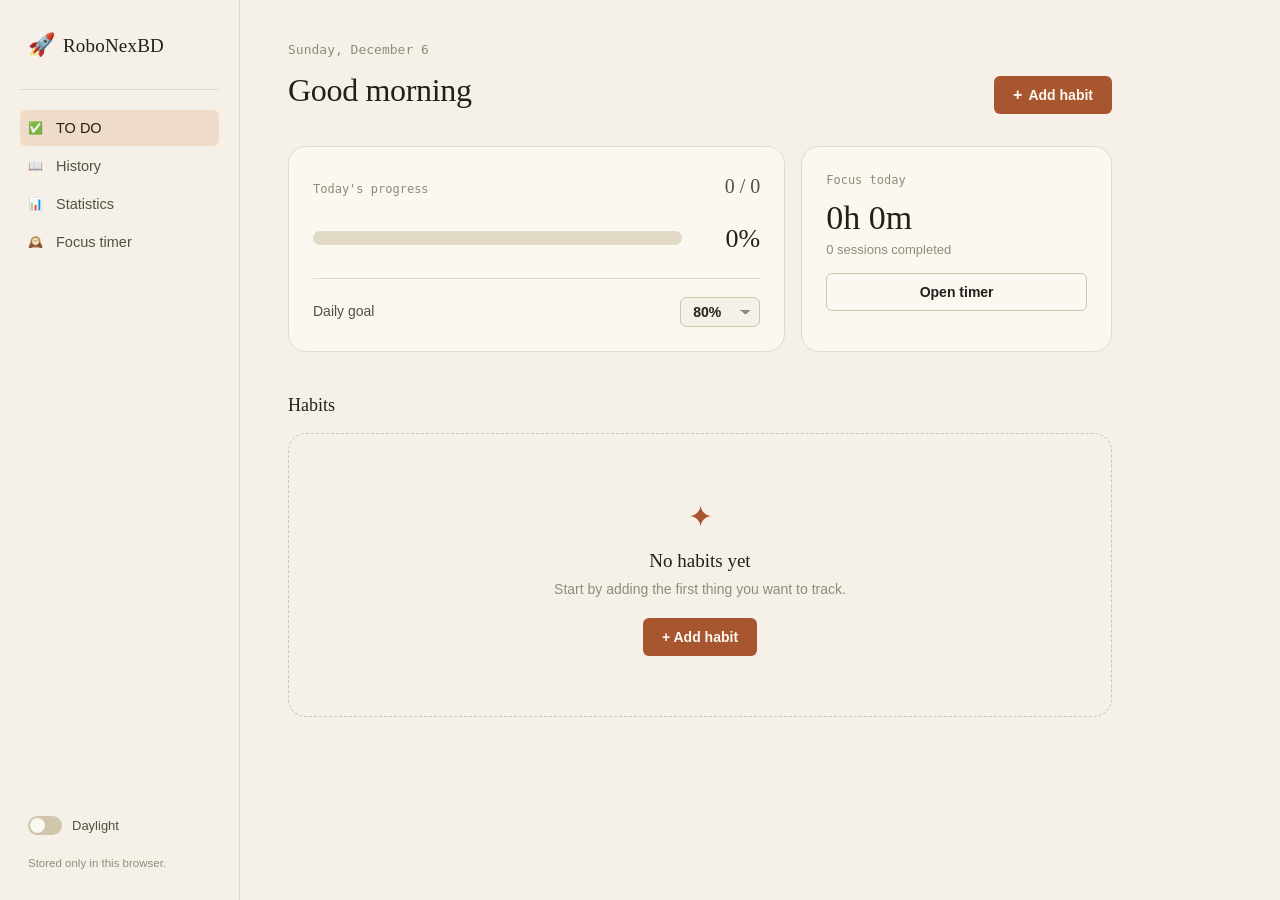
==== commit 0e070f9f: "Change 'Habits' label to 'TO DO' in navigation" ====
--- a/index.html
+++ b/index.html
@@ -22,7 +22,7 @@
     <nav class="rail-nav" aria-label="Primary">
       <button class="rail-link is-active" data-view="dashboard">
         <span class="rail-link-glyph">✅</span>
-        <span>Habits</span>
+        <span>TO DO</span>
       </button>
       <button class="rail-link" data-view="history">
         <span class="rail-link-glyph">📖</span>
@@ -279,16 +279,16 @@
 <!-- ---------- Mobile bottom nav ---------- -->
 <nav class="tabbar" aria-label="Primary">
   <button class="tabbar-link is-active" data-view="dashboard">
-    <span class="tabbar-glyph">Ⅰ</span><span>Today</span>
+    <span class="tabbar-glyph">✅</span><span>TO DO</span>
   </button>
   <button class="tabbar-link" data-view="history">
-    <span class="tabbar-glyph">Ⅱ</span><span>History</span>
+    <span class="tabbar-glyph">📖</span><span>History</span>
   </button>
   <button class="tabbar-link" data-view="stats">
-    <span class="tabbar-glyph">Ⅲ</span><span>Stats</span>
+    <span class="tabbar-glyph">📊</span><span>Stats</span>
   </button>
   <button class="tabbar-link" data-view="pomodoro">
-    <span class="tabbar-glyph">Ⅳ</span><span>Focus</span>
+    <span class="tabbar-glyph">🕰️</span><span>Focus</span>
   </button>
 </nav>
 
@@ -387,4 +387,4 @@
 
 <script src="script.js"></script>
 </body>
-</html>+</html>
